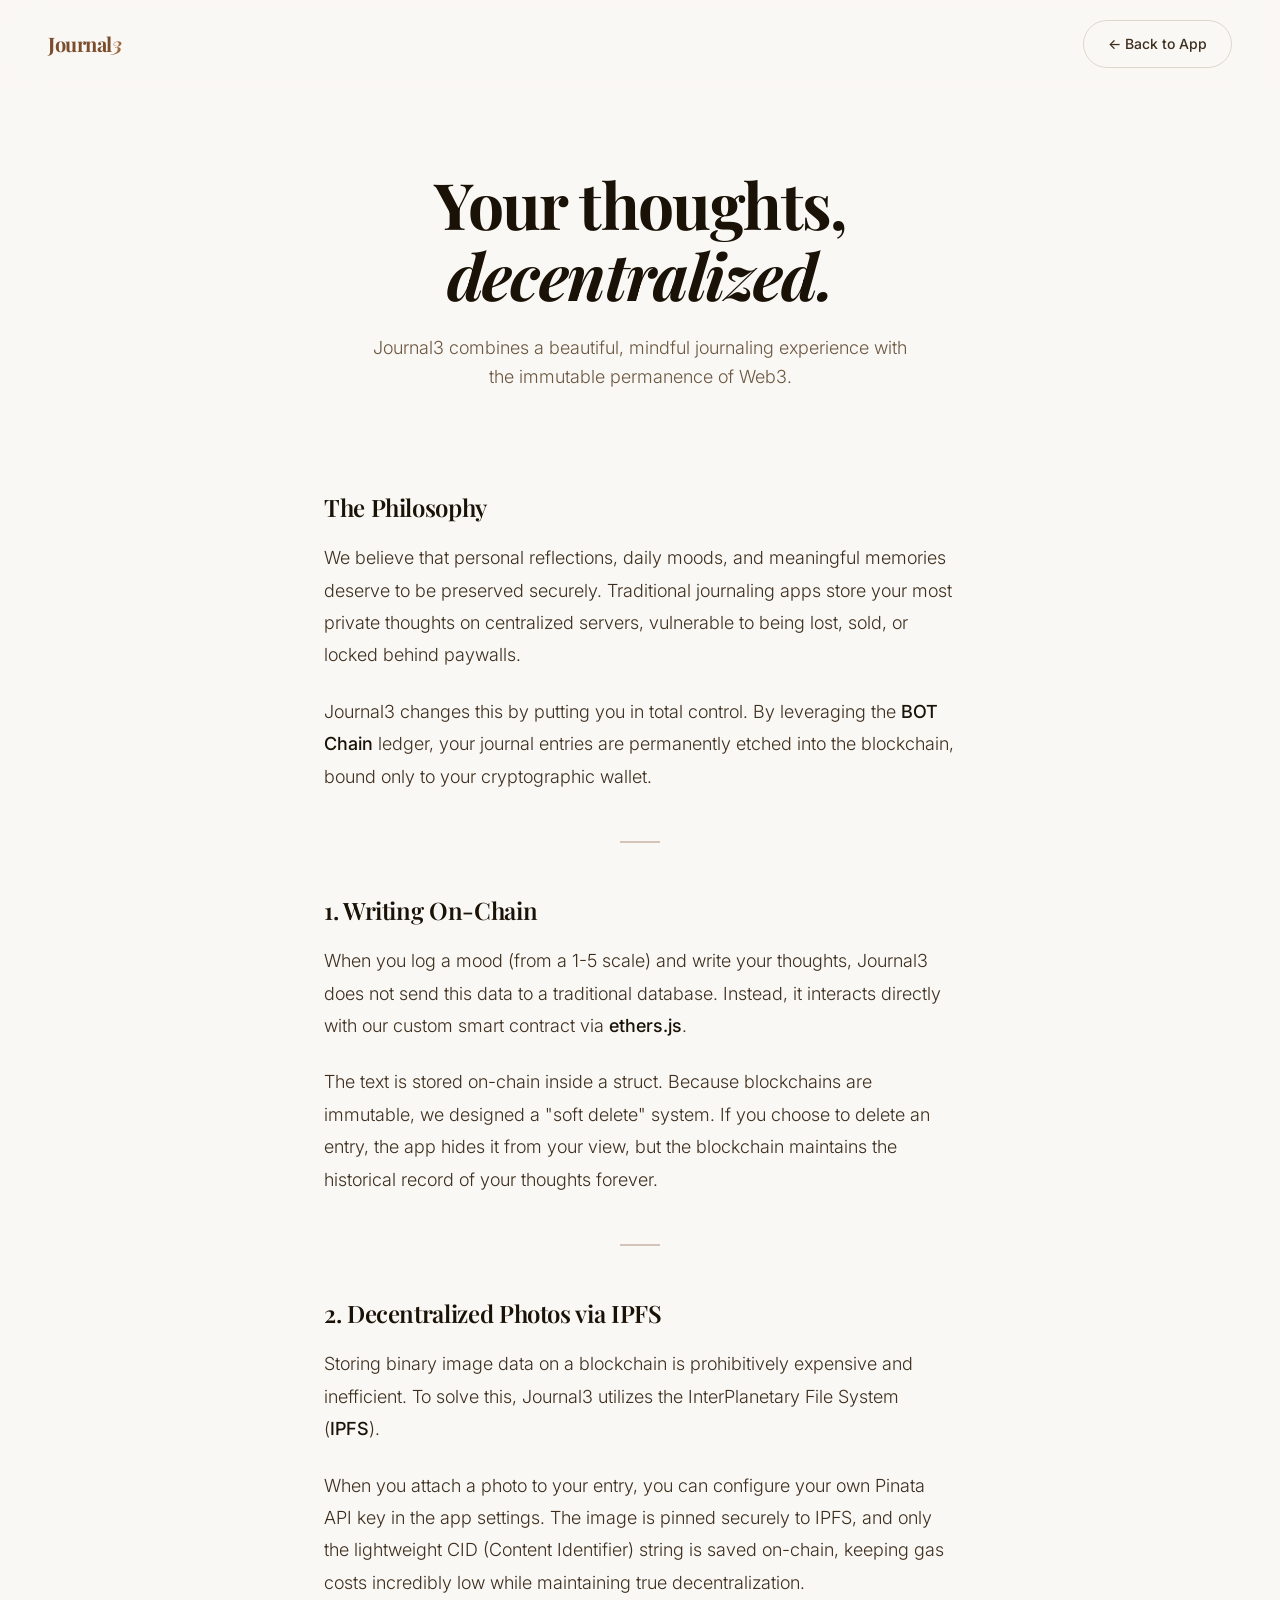
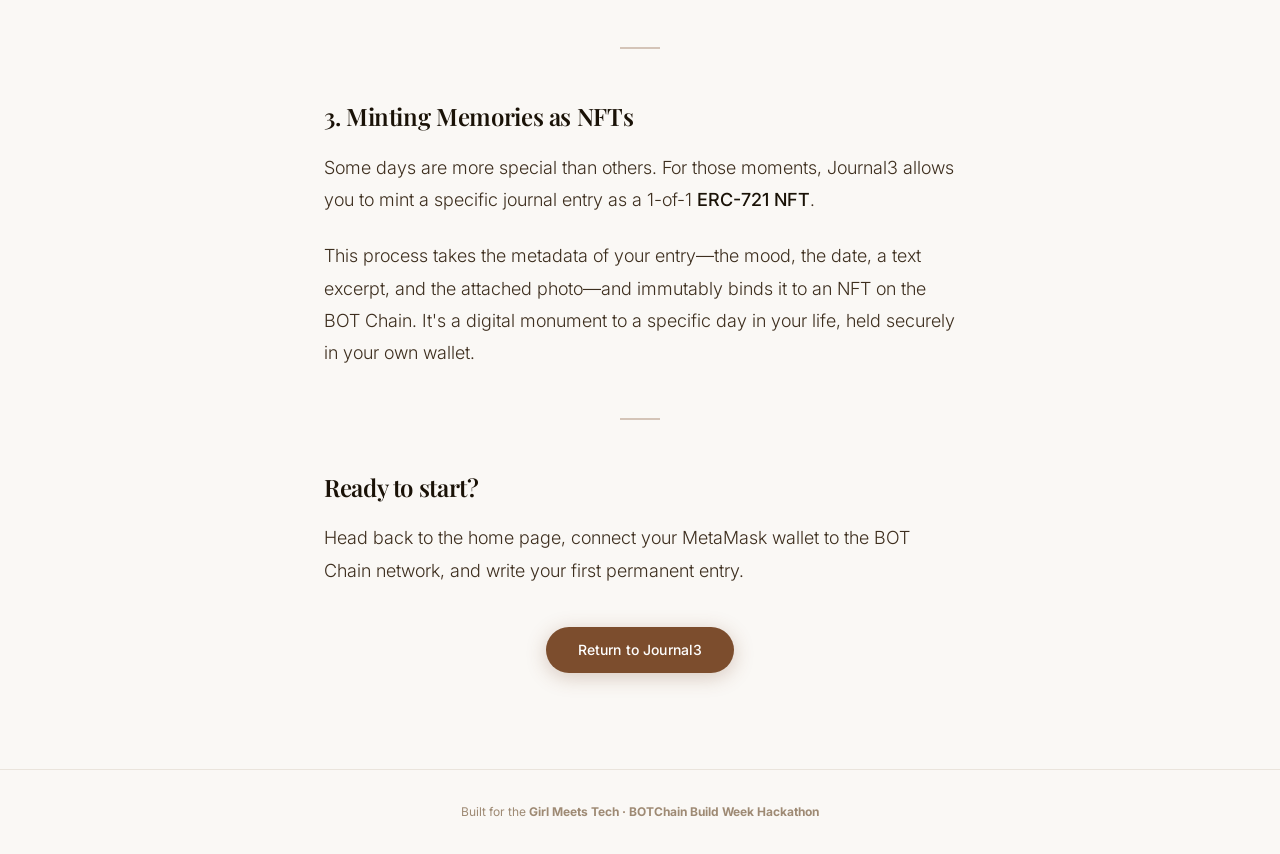
==== how-it-works.html @ 08cabe35 "Add files via upload" ====
<!DOCTYPE html>
<html lang="en">
<head>
  <meta charset="UTF-8" />
  <meta name="viewport" content="width=device-width, initial-scale=1.0" />
  <title>How Journal3 Works</title>
  <meta name="description" content="Learn how Journal3 combines a beautiful journaling experience with Web3 permanence." />
  <meta name="theme-color" content="#FAF8F5" />
  <link rel="stylesheet" href="styles.css" />
</head>
<body class="article-page">

  <!-- Minimal Nav -->
  <nav class="landing-nav" role="navigation" aria-label="Site navigation">
    <a href="index.html" class="landing-logo" aria-label="Journal3 Home">Journal<em>3</em></a>
    <a class="btn-secondary" href="index.html">← Back to App</a>
  </nav>

  <!-- Article Header -->
  <header class="article-header">
    <h1>Your thoughts,<br><em>decentralized.</em></h1>
    <p>Journal3 combines a beautiful, mindful journaling experience with the immutable permanence of Web3.</p>
  </header>

  <!-- Article Content -->
  <main class="article-content">
    
    <h2>The Philosophy</h2>
    <p>We believe that personal reflections, daily moods, and meaningful memories deserve to be preserved securely. Traditional journaling apps store your most private thoughts on centralized servers, vulnerable to being lost, sold, or locked behind paywalls.</p>
    <p>Journal3 changes this by putting you in total control. By leveraging the <strong>BOT Chain</strong> ledger, your journal entries are permanently etched into the blockchain, bound only to your cryptographic wallet.</p>

    <div class="article-divider"></div>

    <h2>1. Writing On-Chain</h2>
    <p>When you log a mood (from a 1-5 scale) and write your thoughts, Journal3 does not send this data to a traditional database. Instead, it interacts directly with our custom smart contract via <strong>ethers.js</strong>.</p>
    <p>The text is stored on-chain inside a struct. Because blockchains are immutable, we designed a "soft delete" system. If you choose to delete an entry, the app hides it from your view, but the blockchain maintains the historical record of your thoughts forever.</p>

    <div class="article-divider"></div>

    <h2>2. Decentralized Photos via IPFS</h2>
    <p>Storing binary image data on a blockchain is prohibitively expensive and inefficient. To solve this, Journal3 utilizes the InterPlanetary File System (<strong>IPFS</strong>).</p>
    <p>When you attach a photo to your entry, you can configure your own Pinata API key in the app settings. The image is pinned securely to IPFS, and only the lightweight CID (Content Identifier) string is saved on-chain, keeping gas costs incredibly low while maintaining true decentralization.</p>

    <div class="article-divider"></div>

    <h2>3. Minting Memories as NFTs</h2>
    <p>Some days are more special than others. For those moments, Journal3 allows you to mint a specific journal entry as a 1-of-1 <strong>ERC-721 NFT</strong>.</p>
    <p>This process takes the metadata of your entry—the mood, the date, a text excerpt, and the attached photo—and immutably binds it to an NFT on the BOT Chain. It's a digital monument to a specific day in your life, held securely in your own wallet.</p>

    <div class="article-divider"></div>

    <h2>Ready to start?</h2>
    <p>Head back to the home page, connect your MetaMask wallet to the BOT Chain network, and write your first permanent entry.</p>
    
    <div style="text-align: center; margin-top: 40px;">
      <a class="btn-primary" href="index.html">Return to Journal3</a>
    </div>

  </main>

  <footer class="landing-footer" style="margin-top: auto;">
    <p>Built for the <strong>Girl Meets Tech · BOTChain Build Week Hackathon</strong></p>
  </footer>

</body>
</html>
---- styles.css ----
/* ============================================================
   JOURNAL3 — Design System & Styles
   Anthropic-inspired, light mode, brown accent, glassmorphism
   Fonts: Playfair Display (serif) + Inter (sans) via Google Fonts
   ============================================================ */

@import url('https://fonts.googleapis.com/css2?family=Playfair+Display:ital,wght@0,400;0,500;0,600;0,700;1,400;1,500&family=Inter:wght@300;400;500;600&display=swap');

/* ─── CSS Custom Properties ───────────────────────────────── */
:root {
  /* Background / Surface */
  --bg:          #FAF8F5;
  --surface:     #F4F0EA;
  --surface-2:   #EAE4DC;
  --surface-3:   #DDD6CB;

  /* Ink / Text */
  --ink:         #1A1207;
  --ink-2:       #3D2E1E;
  --ink-3:       #6B5740;
  --ink-4:       #9E8A74;

  /* Brown Accent (replaces Anthropic orange) */
  --brown:       #7C4D2D;
  --brown-light: #A06840;
  --brown-dark:  #5C3620;
  --brown-xl:    #C5956A;
  --brown-glass: rgba(124,77,45,0.07);
  --brown-glass-hover: rgba(124,77,45,0.12);
  --brown-border:rgba(124,77,45,0.18);

  /* Semantic */
  --white:   #FFFFFF;
  --error:   #C0392B;
  --success: #27AE60;
  --info:    #2980B9;

  /* Mood (1=red → 5=green) */
  --mood-1: #E74C3C;
  --mood-2: #E67E22;
  --mood-3: #F1C40F;
  --mood-4: #82C91E;
  --mood-5: #27AE60;

  /* Typography */
  --font-serif: 'Playfair Display', Georgia, 'Times New Roman', serif;
  --font-sans:  'Inter', system-ui, -apple-system, BlinkMacSystemFont, sans-serif;

  /* Scale */
  --text-xs:   0.75rem;
  --text-sm:   0.875rem;
  --text-base: 1rem;
  --text-lg:   1.125rem;
  --text-xl:   1.25rem;
  --text-2xl:  1.5rem;
  --text-3xl:  1.875rem;
  --text-4xl:  2.25rem;
  --text-5xl:  3rem;

  /* Weights */
  --w-light:    300;
  --w-regular:  400;
  --w-medium:   500;
  --w-semibold: 600;
  --w-bold:     700;

  /* Spacing (4px base) */
  --sp-1:  0.25rem;
  --sp-2:  0.5rem;
  --sp-3:  0.75rem;
  --sp-4:  1rem;
  --sp-5:  1.25rem;
  --sp-6:  1.5rem;
  --sp-8:  2rem;
  --sp-10: 2.5rem;
  --sp-12: 3rem;
  --sp-16: 4rem;
  --sp-20: 5rem;
  --sp-24: 6rem;

  /* Radius */
  --r-sm:   6px;
  --r-md:   12px;
  --r-lg:   20px;
  --r-xl:   28px;
  --r-pill: 9999px;

  /* Shadows */
  --shadow-sm: 0 1px 3px rgba(26,18,7,0.08);
  --shadow-md: 0 4px 16px rgba(26,18,7,0.1);
  --shadow-lg: 0 12px 40px rgba(26,18,7,0.13);
  --shadow-xl: 0 24px 72px rgba(26,18,7,0.16);

  /* Transitions */
  --t-fast: 140ms ease;
  --t-base: 240ms ease;
  --t-slow: 400ms ease;
}

/* ─── Reset ───────────────────────────────────────────────── */
*, *::before, *::after { box-sizing: border-box; margin: 0; padding: 0; }

html {
  scroll-behavior: smooth;
  -webkit-font-smoothing: antialiased;
  -moz-osx-font-smoothing: grayscale;
  text-rendering: optimizeLegibility;
}

body {
  font-family: var(--font-sans);
  background: var(--bg);
  color: var(--ink);
  font-size: var(--text-base);
  line-height: 1.6;
  min-height: 100vh;
}

img     { max-width: 100%; display: block; }
button  { cursor: pointer; font-family: var(--font-sans); border: none; background: none; }
input, textarea, select { font-family: var(--font-sans); }
a       { color: var(--brown); text-decoration: none; }

/* ═══════════════════════════════════════════════════════════
   LANDING PAGE
═══════════════════════════════════════════════════════════ */

#landing {
  min-height: 100vh;
  display: flex;
  flex-direction: column;
}

/* ── Nav ── */
.landing-nav {
  display: flex;
  align-items: center;
  justify-content: space-between;
  padding: var(--sp-5) var(--sp-12);
  position: sticky;
  top: 0;
  z-index: 100;
  background: rgba(250,248,245,0.88);
  backdrop-filter: blur(16px) saturate(160%);
  -webkit-backdrop-filter: blur(16px) saturate(160%);
  border-bottom: 1px solid transparent;
  transition: border-color var(--t-base);
}

.landing-nav.scrolled { border-color: var(--surface-2); }

.landing-logo {
  font-family: var(--font-serif);
  font-size: var(--text-xl);
  font-weight: var(--w-bold);
  color: var(--brown);
  letter-spacing: -0.025em;
  user-select: none;
}

.landing-logo em {
  font-style: italic;
  color: var(--brown-light);
}

/* ── Hero ── */
.landing-hero {
  flex: 1;
  display: flex;
  flex-direction: column;
  align-items: center;
  justify-content: center;
  text-align: center;
  padding: var(--sp-24) var(--sp-8) var(--sp-16);
  position: relative;
  overflow: hidden;
}

.particles-canvas {
  position: absolute;
  top: 0;
  left: 0;
  width: 100%;
  height: 100%;
  pointer-events: none;
  z-index: 0;
}

.landing-hero > *:not(canvas) {
  position: relative;
  z-index: 10;
}

.hero-eyebrow {
  display: inline-flex;
  align-items: center;
  gap: var(--sp-2);
  font-size: var(--text-xs);
  font-weight: var(--w-semibold);
  letter-spacing: 0.08em;
  text-transform: uppercase;
  color: var(--brown);
  background: var(--brown-glass);
  border: 1px solid var(--brown-border);
  padding: var(--sp-2) var(--sp-4);
  border-radius: var(--r-pill);
  margin-bottom: var(--sp-8);
}

.hero-headline {
  font-family: var(--font-serif);
  font-size: clamp(2.75rem, 6.5vw, 5.5rem);
  font-weight: var(--w-bold);
  line-height: 1.04;
  letter-spacing: -0.035em;
  color: var(--ink);
  margin-bottom: var(--sp-6);
  max-width: 14ch;
}

.hero-headline em {
  font-style: italic;
  color: var(--brown);
}

.hero-body {
  font-size: clamp(1rem, 1.5vw, 1.15rem);
  font-weight: var(--w-light);
  color: var(--ink-3);
  max-width: 460px;
  line-height: 1.75;
  margin-bottom: var(--sp-10);
}

.hero-cta-group {
  display: flex;
  gap: var(--sp-3);
  align-items: center;
  flex-wrap: wrap;
  justify-content: center;
  margin-bottom: var(--sp-16);
}

/* ── Buttons ── */
.btn-primary {
  display: inline-flex;
  align-items: center;
  gap: var(--sp-2);
  background: var(--brown);
  color: var(--white);
  font-size: var(--text-sm);
  font-weight: var(--w-medium);
  padding: var(--sp-3) var(--sp-8);
  border-radius: var(--r-pill);
  transition: all var(--t-base);
  box-shadow: 0 4px 20px rgba(124,77,45,0.28);
  letter-spacing: 0.01em;
  cursor: pointer;
  border: none;
}

.btn-primary:hover {
  background: var(--brown-light);
  transform: translateY(-2px);
  box-shadow: 0 8px 28px rgba(124,77,45,0.38);
}

.btn-primary:active {
  transform: translateY(0);
  box-shadow: 0 2px 10px rgba(124,77,45,0.22);
}

.btn-secondary {
  display: inline-flex;
  align-items: center;
  gap: var(--sp-2);
  background: transparent;
  color: var(--ink-2);
  font-size: var(--text-sm);
  font-weight: var(--w-medium);
  padding: var(--sp-3) var(--sp-6);
  border-radius: var(--r-pill);
  border: 1.5px solid var(--surface-3);
  transition: all var(--t-fast);
  cursor: pointer;
}

.btn-secondary:hover {
  border-color: var(--brown-border);
  color: var(--brown);
  background: var(--brown-glass);
}

/* ── Hero features ── */
.hero-features {
  display: flex;
  gap: var(--sp-6);
  justify-content: center;
  flex-wrap: wrap;
}

.hero-feature {
  display: flex;
  align-items: center;
  gap: var(--sp-2);
  font-size: var(--text-sm);
  color: var(--ink-3);
}

.hero-feature-dot {
  width: 4px;
  height: 4px;
  border-radius: 50%;
  background: var(--brown-xl);
}

/* ── Article Layout (Anthropic Style) ── */
.article-page {
  background: var(--bg);
  min-height: 100vh;
  display: flex;
  flex-direction: column;
}

.article-header {
  padding: var(--sp-20) var(--sp-6) var(--sp-12);
  max-width: 720px;
  margin: 0 auto;
  text-align: center;
}

.article-header h1 {
  font-family: var(--font-serif);
  font-size: clamp(2.5rem, 5vw, 4rem);
  font-weight: var(--w-bold);
  color: var(--ink);
  letter-spacing: -0.025em;
  line-height: 1.1;
  margin-bottom: var(--sp-6);
}

.article-header p {
  font-size: var(--text-lg);
  color: var(--ink-3);
  font-weight: var(--w-light);
  max-width: 540px;
  margin: 0 auto;
}

.article-content {
  max-width: 680px;
  margin: 0 auto;
  padding: 0 var(--sp-6) var(--sp-24);
}

.article-content h2 {
  font-family: var(--font-serif);
  font-size: var(--text-2xl);
  font-weight: var(--w-semibold);
  color: var(--ink);
  margin-top: var(--sp-12);
  margin-bottom: var(--sp-4);
  letter-spacing: -0.015em;
}

.article-content p {
  font-size: 1.125rem;
  color: var(--ink-2);
  line-height: 1.8;
  margin-bottom: var(--sp-6);
  font-weight: 300;
}

.article-content strong {
  font-weight: var(--w-medium);
  color: var(--ink);
}

.article-divider {
  width: 40px;
  height: 2px;
  background: var(--brown);
  margin: var(--sp-12) auto;
  opacity: 0.3;
}

/* ── Landing footer ── */
.landing-footer {
  text-align: center;
  padding: var(--sp-8);
  color: var(--ink-4);
  font-size: var(--text-xs);
  border-top: 1px solid var(--surface-2);
}

/* ═══════════════════════════════════════════════════════════
   APP SHELL
═══════════════════════════════════════════════════════════ */

#app {
  display: none;
  min-height: 100vh;
}

#app.active { display: flex; }

/* ── Sidebar (brown glassmorphism pill) ── */
.app-sidebar {
  position: fixed;
  left: var(--sp-5);
  top: 50%;
  transform: translateY(-50%);
  z-index: 300;

  width: 62px;
  border-radius: var(--r-pill);
  padding: var(--sp-5) var(--sp-3);

  /* Brown liquid-glass effect */
  background: rgba(250,248,245,0.72);
  backdrop-filter: blur(28px) saturate(180%);
  -webkit-backdrop-filter: blur(28px) saturate(180%);
  border: 1px solid rgba(124,77,45,0.22);
  box-shadow:
    0 8px 40px rgba(124,77,45,0.14),
    inset 0 1px 0 rgba(255,255,255,0.7),
    inset 0 -1px 0 rgba(124,77,45,0.06);

  display: flex;
  flex-direction: column;
  align-items: center;
  gap: var(--sp-1);
}

.sidebar-logo {
  font-family: var(--font-serif);
  font-size: 0.6rem;
  font-weight: var(--w-bold);
  color: var(--brown);
  letter-spacing: -0.01em;
  text-align: center;
  margin-bottom: var(--sp-2);
  line-height: 1;
}

.sidebar-divider {
  width: 28px;
  height: 1px;
  background: var(--brown-border);
  margin: var(--sp-2) 0;
  flex-shrink: 0;
}

.sidebar-btn {
  width: 42px;
  height: 42px;
  border-radius: var(--r-pill);
  display: flex;
  align-items: center;
  justify-content: center;
  color: var(--ink-4);
  transition: all var(--t-fast);
  position: relative;
  cursor: pointer;
  background: transparent;
  border: none;
  flex-shrink: 0;
}

.sidebar-btn:hover {
  background: var(--brown-glass-hover);
  color: var(--brown);
}

.sidebar-btn.active {
  background: var(--brown);
  color: var(--white);
  box-shadow: 0 4px 14px rgba(124,77,45,0.38);
}

.sidebar-btn svg { width: 18px; height: 18px; flex-shrink: 0; }

/* Tooltip */
.sidebar-btn::after {
  content: attr(data-tip);
  position: absolute;
  left: calc(100% + 14px);
  top: 50%;
  transform: translateY(-50%);
  background: var(--ink);
  color: var(--white);
  font-size: 11px;
  font-weight: var(--w-medium);
  padding: 5px 10px;
  border-radius: var(--r-sm);
  white-space: nowrap;
  opacity: 0;
  pointer-events: none;
  transition: opacity var(--t-fast);
  z-index: 400;
}

.sidebar-btn:hover::after { opacity: 1; }

/* ── Main content ── */
.app-main {
  margin: 0 auto;
  padding: var(--sp-8) var(--sp-10);
  padding-left: 116px; /* Space for the fixed sidebar */
  max-width: 976px;    /* 860px content + 116px padding */
  width: 100%;
  min-height: 100vh;
}

/* ── Top bar ── */
.app-topbar {
  display: flex;
  align-items: center;
  justify-content: space-between;
  margin-bottom: var(--sp-8);
  flex-wrap: wrap;
  gap: var(--sp-3);
}

.app-greeting {
  font-family: var(--font-serif);
  font-size: var(--text-2xl);
  font-weight: var(--w-semibold);
  color: var(--ink);
  letter-spacing: -0.02em;
}

.app-greeting span { color: var(--brown); }

.topbar-right {
  display: flex;
  align-items: center;
  gap: var(--sp-3);
}

.network-badge {
  display: inline-flex;
  align-items: center;
  gap: 5px;
  font-size: var(--text-xs);
  font-weight: var(--w-semibold);
  padding: 4px 10px;
  border-radius: var(--r-pill);
  letter-spacing: 0.02em;
}

.network-badge.testnet {
  background: rgba(230,126,34,0.1);
  color: #c0680a;
  border: 1px solid rgba(230,126,34,0.25);
}

.network-badge.mainnet {
  background: rgba(39,174,96,0.1);
  color: #1a7a43;
  border: 1px solid rgba(39,174,96,0.25);
}

.wallet-chip {
  display: flex;
  align-items: center;
  gap: var(--sp-2);
  background: var(--surface);
  border: 1px solid var(--surface-2);
  border-radius: var(--r-pill);
  padding: var(--sp-2) var(--sp-4);
  font-size: var(--text-sm);
  color: var(--ink-2);
  font-weight: var(--w-medium);
}

.wallet-dot {
  width: 7px;
  height: 7px;
  border-radius: 50%;
  background: var(--success);
  box-shadow: 0 0 0 2px rgba(39,174,96,0.2);
  flex-shrink: 0;
}

/* ═══════════════════════════════════════════════════════════
   PANEL SYSTEM
═══════════════════════════════════════════════════════════ */

.panel { display: none; }

.panel.active {
  display: block;
  animation: fadeUp 0.28s ease both;
}

@keyframes fadeUp {
  from { opacity: 0; transform: translateY(10px); }
  to   { opacity: 1; transform: translateY(0); }
}

.panel-title {
  font-family: var(--font-serif);
  font-size: var(--text-3xl);
  font-weight: var(--w-bold);
  color: var(--ink);
  letter-spacing: -0.025em;
  margin-bottom: var(--sp-2);
}

.panel-subtitle {
  color: var(--ink-3);
  font-size: var(--text-base);
  margin-bottom: var(--sp-8);
  font-weight: var(--w-light);
}

/* ─── Today card ── */
.today-card {
  background: var(--white);
  border: 1px solid var(--surface-2);
  border-radius: var(--r-xl);
  padding: var(--sp-8);
  margin-bottom: var(--sp-8);
  position: relative;
  overflow: hidden;
  box-shadow: var(--shadow-sm);
}

.today-card::before {
  content: '';
  position: absolute;
  top: 0; left: 0; right: 0;
  height: 3px;
  background: linear-gradient(90deg, var(--brown), var(--brown-xl));
  border-radius: var(--r-xl) var(--r-xl) 0 0;
}

.today-date-label {
  font-size: var(--text-sm);
  font-weight: var(--w-semibold);
  color: var(--ink-3);
  margin-bottom: var(--sp-2);
  letter-spacing: 0.01em;
}

.today-no-entry {
  color: var(--ink-3);
  font-size: var(--text-base);
  margin-bottom: var(--sp-6);
  font-weight: var(--w-light);
}

/* ═══════════════════════════════════════════════════════════
   WRITE FORM
═══════════════════════════════════════════════════════════ */

.write-form { display: flex; flex-direction: column; gap: var(--sp-6); }

.form-group { display: flex; flex-direction: column; gap: var(--sp-2); }

.form-label {
  font-size: var(--text-sm);
  font-weight: var(--w-medium);
  color: var(--ink-2);
  letter-spacing: 0.01em;
}

.form-textarea {
  width: 100%;
  min-height: 180px;
  padding: var(--sp-4) var(--sp-5);
  background: var(--white);
  border: 1.5px solid var(--surface-2);
  border-radius: var(--r-md);
  font-size: var(--text-base);
  color: var(--ink);
  line-height: 1.75;
  resize: vertical;
  transition: border-color var(--t-fast), box-shadow var(--t-fast);
}

.form-textarea:focus {
  outline: none;
  border-color: var(--brown);
  box-shadow: 0 0 0 3px rgba(124,77,45,0.1);
}

.form-textarea::placeholder { color: var(--ink-4); }

/* ── Mood Selector ── */
.mood-selector {
  display: flex;
  align-items: center;
  gap: var(--sp-3);
}

.mood-end-label {
  font-size: var(--text-xs);
  color: var(--ink-4);
  white-space: nowrap;
  width: 72px;
  flex-shrink: 0;
}

.mood-end-label:last-child { text-align: right; }

.mood-steps {
  display: flex;
  gap: var(--sp-2);
  flex: 1;
  justify-content: center;
}

.mood-step {
  display: flex;
  flex-direction: column;
  align-items: center;
  gap: 4px;
  cursor: pointer;
}

.mood-btn {
  width: 50px;
  height: 50px;
  border-radius: 50%;
  border: 2.5px solid transparent;
  display: flex;
  align-items: center;
  justify-content: center;
  font-size: 1.5rem;
  transition: all var(--t-fast);
  background: var(--surface);
  cursor: pointer;
}

.mood-btn:hover { transform: scale(1.12); border-color: currentColor; }

.mood-btn.selected {
  transform: scale(1.18);
  border-color: currentColor;
  box-shadow: 0 4px 16px rgba(0,0,0,0.18);
}

.mood-btn-label {
  font-size: 10px;
  color: var(--ink-4);
  text-align: center;
  line-height: 1.2;
}

/* ── Photo Upload ── */
.photo-drop {
  border: 2px dashed var(--surface-3);
  border-radius: var(--r-md);
  padding: var(--sp-6) var(--sp-4);
  display: flex;
  flex-direction: column;
  align-items: center;
  gap: var(--sp-2);
  cursor: pointer;
  transition: all var(--t-fast);
  background: var(--surface);
  text-align: center;
}

.photo-drop:hover { border-color: var(--brown); background: var(--brown-glass); }
.photo-drop.has-file { border-style: solid; border-color: var(--brown); }

.photo-drop-icon { font-size: 1.75rem; opacity: 0.45; }

.photo-drop-text {
  font-size: var(--text-sm);
  color: var(--ink-3);
}

.photo-drop-hint {
  font-size: var(--text-xs);
  color: var(--ink-4);
  margin-top: 2px;
}

.photo-preview-img {
  width: 100%;
  max-height: 220px;
  object-fit: cover;
  border-radius: var(--r-md);
}

/* ── Blockchain note ── */
.chain-note {
  font-size: 11px;
  color: var(--ink-4);
  line-height: 1.55;
  display: flex;
  align-items: flex-start;
  gap: var(--sp-2);
}

.chain-note-icon { flex-shrink: 0; margin-top: 1px; }

/* ── Form Actions ── */
.form-actions {
  display: flex;
  align-items: center;
  gap: var(--sp-3);
  justify-content: flex-end;
}

/* Shared button styles (reuse across app) */
.btn-save {
  display: inline-flex;
  align-items: center;
  gap: var(--sp-2);
  background: var(--brown);
  color: var(--white);
  font-size: var(--text-sm);
  font-weight: var(--w-medium);
  padding: var(--sp-3) var(--sp-6);
  border-radius: var(--r-pill);
  transition: all var(--t-base);
  box-shadow: 0 2px 10px rgba(124,77,45,0.22);
  cursor: pointer;
  border: none;
}

.btn-save:hover {
  background: var(--brown-light);
  transform: translateY(-1px);
  box-shadow: 0 6px 20px rgba(124,77,45,0.3);
}

.btn-save:disabled {
  opacity: 0.55;
  cursor: not-allowed;
  transform: none;
  box-shadow: none;
}

.btn-ghost {
  display: inline-flex;
  align-items: center;
  gap: var(--sp-2);
  background: transparent;
  color: var(--ink-3);
  font-size: var(--text-sm);
  font-weight: var(--w-medium);
  padding: var(--sp-3) var(--sp-5);
  border-radius: var(--r-pill);
  border: none;
  cursor: pointer;
  transition: all var(--t-fast);
}

.btn-ghost:hover { background: var(--surface); color: var(--ink-2); }

.btn-danger {
  display: inline-flex;
  align-items: center;
  gap: var(--sp-2);
  background: transparent;
  color: var(--error);
  font-size: var(--text-sm);
  font-weight: var(--w-medium);
  padding: var(--sp-3) var(--sp-5);
  border-radius: var(--r-pill);
  border: 1.5px solid rgba(192,57,43,0.28);
  cursor: pointer;
  transition: all var(--t-fast);
}

.btn-danger:hover {
  background: rgba(192,57,43,0.06);
  border-color: var(--error);
}

/* ═══════════════════════════════════════════════════════════
   CALENDAR
═══════════════════════════════════════════════════════════ */

.cal-header {
  display: flex;
  align-items: center;
  justify-content: space-between;
  margin-bottom: var(--sp-5);
}

.cal-nav-btn {
  width: 36px;
  height: 36px;
  border-radius: 50%;
  display: flex;
  align-items: center;
  justify-content: center;
  background: var(--surface);
  border: 1px solid var(--surface-2);
  color: var(--ink-3);
  cursor: pointer;
  transition: all var(--t-fast);
}

.cal-nav-btn:hover { background: var(--brown-glass); color: var(--brown); border-color: var(--brown-border); }

.cal-month-label {
  font-family: var(--font-serif);
  font-size: var(--text-xl);
  font-weight: var(--w-semibold);
  color: var(--ink);
}

.cal-grid {
  display: grid;
  grid-template-columns: repeat(7, 1fr);
  gap: 4px;
}

.cal-weekday {
  text-align: center;
  font-size: 10px;
  font-weight: var(--w-semibold);
  color: var(--ink-4);
  padding: var(--sp-2) 0;
  letter-spacing: 0.06em;
  text-transform: uppercase;
}

.cal-day {
  height: 64px;
  aspect-ratio: auto;
  display: flex;
  flex-direction: column;
  align-items: center;
  justify-content: flex-start;
  padding-top: 5px;
  border-radius: var(--r-md);
  cursor: pointer;
  position: relative;
  transition: all var(--t-fast);
  overflow: hidden;
}

.cal-day:not(.cal-empty):hover { background: var(--surface); }

.cal-day.cal-today {
  background: var(--brown-glass);
  font-weight: var(--w-semibold);
  color: var(--brown);
}

.cal-day.cal-today:hover { background: var(--brown-glass-hover); }

.cal-day.cal-empty { cursor: default; }

.cal-day-num {
  font-size: 13px;
  line-height: 1;
  color: var(--ink-2);
}

.cal-today .cal-day-num { color: var(--brown); }

.cal-mood-dot {
  width: 5px;
  height: 5px;
  border-radius: 50%;
  margin-top: 3px;
}

.cal-day-snip {
  font-size: 9px;
  line-height: 1.25;
  color: var(--ink-3);
  width: 100%;
  padding: 3px 4px 0;
  display: -webkit-box;
  -webkit-line-clamp: 2;
  -webkit-box-orient: vertical;
  overflow: hidden;
  word-break: break-word;
}

/* ═══════════════════════════════════════════════════════════
   ALL ENTRIES VIEW
═══════════════════════════════════════════════════════════ */

.view-toggle {
  display: flex;
  background: var(--surface);
  border: 1px solid var(--surface-2);
  border-radius: var(--r-pill);
  padding: 3px;
  width: fit-content;
  margin-bottom: var(--sp-6);
}

.view-toggle-btn {
  display: flex;
  align-items: center;
  gap: var(--sp-2);
  font-size: var(--text-sm);
  font-weight: var(--w-medium);
  color: var(--ink-3);
  padding: 7px var(--sp-5);
  border-radius: var(--r-pill);
  border: none;
  cursor: pointer;
  transition: all var(--t-fast);
  background: transparent;
}

.view-toggle-btn.active {
  background: var(--white);
  color: var(--ink);
  box-shadow: var(--shadow-sm);
}

/* ── Entry Card ── */
.entry-card {
  background: var(--white);
  border: 1px solid var(--surface-2);
  border-radius: var(--r-xl);
  padding: var(--sp-6);
  margin-bottom: var(--sp-4);
  transition: all var(--t-base);
  position: relative;
}

.entry-card:hover {
  box-shadow: var(--shadow-md);
  border-color: var(--brown-border);
  transform: translateY(-2px);
}

.entry-card-head {
  display: flex;
  align-items: center;
  justify-content: space-between;
  margin-bottom: var(--sp-3);
  flex-wrap: wrap;
  gap: var(--sp-2);
}

.entry-card-date {
  font-size: var(--text-sm);
  color: var(--ink-3);
  font-weight: var(--w-medium);
}

.entry-card-badges {
  display: flex;
  align-items: center;
  gap: var(--sp-2);
}

.mood-chip {
  display: inline-flex;
  align-items: center;
  gap: 5px;
  font-size: var(--text-xs);
  font-weight: var(--w-semibold);
  padding: 3px 10px;
  border-radius: var(--r-pill);
  border: 1px solid;
}

.nft-badge {
  display: inline-flex;
  align-items: center;
  gap: 4px;
  font-size: var(--text-xs);
  font-weight: var(--w-semibold);
  color: #7B61FF;
  background: rgba(123,97,255,0.08);
  border: 1px solid rgba(123,97,255,0.22);
  padding: 3px 10px;
  border-radius: var(--r-pill);
}

.entry-thumb {
  width: 100%;
  max-height: 180px;
  object-fit: cover;
  border-radius: var(--r-md);
  margin-bottom: var(--sp-4);
}

.entry-excerpt {
  color: var(--ink-2);
  font-size: var(--text-sm);
  line-height: 1.7;
  margin-bottom: var(--sp-4);
  display: -webkit-box;
  -webkit-line-clamp: 3;
  -webkit-box-orient: vertical;
  overflow: hidden;
}

.entry-actions {
  display: flex;
  align-items: center;
  gap: var(--sp-2);
  flex-wrap: wrap;
}

.entry-action-btn {
  display: inline-flex;
  align-items: center;
  gap: 5px;
  font-size: var(--text-xs);
  font-weight: var(--w-medium);
  color: var(--ink-3);
  padding: 5px 12px;
  border-radius: var(--r-pill);
  border: 1px solid var(--surface-2);
  background: var(--surface);
  cursor: pointer;
  transition: all var(--t-fast);
}

.entry-action-btn:hover {
  color: var(--brown);
  border-color: var(--brown-border);
  background: var(--brown-glass);
}

.entry-action-btn.del:hover {
  color: var(--error);
  border-color: rgba(192,57,43,0.3);
  background: rgba(192,57,43,0.05);
}

/* ═══════════════════════════════════════════════════════════
   SETTINGS
═══════════════════════════════════════════════════════════ */

.settings-card {
  background: var(--surface);
  border: 1px solid var(--surface-2);
  border-radius: var(--r-xl);
  padding: var(--sp-6);
  margin-bottom: var(--sp-4);
}

.settings-card-title {
  font-size: var(--text-xs);
  font-weight: var(--w-semibold);
  color: var(--ink-3);
  letter-spacing: 0.07em;
  text-transform: uppercase;
  margin-bottom: var(--sp-4);
}

.settings-row {
  display: flex;
  align-items: center;
  justify-content: space-between;
  padding: var(--sp-3) 0;
  border-bottom: 1px solid var(--surface-2);
  gap: var(--sp-4);
  flex-wrap: wrap;
}

.settings-row:last-child { border-bottom: none; }

.settings-row-label {
  font-size: var(--text-sm);
  color: var(--ink-2);
  font-weight: var(--w-medium);
  flex-shrink: 0;
}

.settings-row-value {
  font-size: var(--text-sm);
  color: var(--ink-3);
}

.settings-input {
  padding: var(--sp-2) var(--sp-3);
  border: 1.5px solid var(--surface-3);
  border-radius: var(--r-sm);
  font-size: var(--text-sm);
  color: var(--ink);
  background: var(--white);
  transition: border-color var(--t-fast);
}

.settings-input:focus {
  outline: none;
  border-color: var(--brown);
}

.settings-row-right { display: flex; align-items: center; gap: var(--sp-2); }

.avatar-ring {
  width: 52px;
  height: 52px;
  border-radius: 50%;
  background: linear-gradient(135deg, var(--brown), var(--brown-xl));
  display: flex;
  align-items: center;
  justify-content: center;
  font-family: var(--font-serif);
  font-size: 1.1rem;
  font-weight: var(--w-bold);
  color: var(--white);
  cursor: pointer;
  border: 2px solid var(--surface-2);
  overflow: hidden;
  transition: border-color var(--t-fast);
  flex-shrink: 0;
}

.avatar-ring:hover { border-color: var(--brown); }
.avatar-ring img { width: 100%; height: 100%; object-fit: cover; }

/* ═══════════════════════════════════════════════════════════
   MODALS
═══════════════════════════════════════════════════════════ */

.modal-overlay {
  position: fixed;
  inset: 0;
  background: rgba(26,18,7,0.44);
  backdrop-filter: blur(6px);
  -webkit-backdrop-filter: blur(6px);
  z-index: 500;
  display: flex;
  align-items: center;
  justify-content: center;
  padding: var(--sp-4);
  opacity: 0;
  pointer-events: none;
  transition: opacity var(--t-base);
}

.modal-overlay.open { opacity: 1; pointer-events: all; }

.modal {
  background: var(--white);
  border-radius: var(--r-xl);
  padding: var(--sp-8);
  max-width: 540px;
  width: 100%;
  box-shadow: var(--shadow-xl);
  transform: scale(0.96) translateY(10px);
  transition: transform var(--t-base);
  max-height: 88vh;
  overflow-y: auto;
}

.modal-overlay.open .modal { transform: scale(1) translateY(0); }

.modal-title {
  font-family: var(--font-serif);
  font-size: var(--text-2xl);
  font-weight: var(--w-semibold);
  color: var(--ink);
  margin-bottom: var(--sp-2);
  letter-spacing: -0.02em;
}

.modal-subtitle {
  font-size: var(--text-sm);
  color: var(--ink-3);
  margin-bottom: var(--sp-6);
  line-height: 1.65;
}

.modal-actions {
  display: flex;
  gap: var(--sp-3);
  justify-content: flex-end;
  margin-top: var(--sp-6);
}

/* ═══════════════════════════════════════════════════════════
   TOASTS
═══════════════════════════════════════════════════════════ */

.toast-container {
  position: fixed;
  bottom: var(--sp-6);
  right: var(--sp-6);
  z-index: 600;
  display: flex;
  flex-direction: column;
  gap: var(--sp-2);
  pointer-events: none;
}

.toast {
  display: flex;
  align-items: flex-start;
  gap: var(--sp-3);
  background: var(--ink);
  color: var(--white);
  padding: var(--sp-3) var(--sp-5);
  border-radius: var(--r-lg);
  font-size: var(--text-sm);
  box-shadow: var(--shadow-lg);
  animation: toastSlideIn 0.3s ease both;
  max-width: 360px;
  pointer-events: all;
  line-height: 1.5;
}

.toast.success { background: #1B5E20; }
.toast.error   { background: #7f1d1d; }
.toast.info    { background: var(--brown-dark); }

@keyframes toastSlideIn {
  from { opacity: 0; transform: translateX(24px); }
  to   { opacity: 1; transform: translateX(0); }
}

/* ═══════════════════════════════════════════════════════════
   SPINNER / STATES
═══════════════════════════════════════════════════════════ */

.spinner {
  width: 18px;
  height: 18px;
  border: 2px solid rgba(255,255,255,0.3);
  border-top-color: currentColor;
  border-radius: 50%;
  animation: spin 0.7s linear infinite;
  flex-shrink: 0;
}

.spinner.brown {
  border-color: rgba(124,77,45,0.15);
  border-top-color: var(--brown);
}

@keyframes spin { to { transform: rotate(360deg); } }

.tx-bar {
  display: flex;
  align-items: center;
  gap: var(--sp-3);
  padding: var(--sp-4);
  background: var(--brown-glass);
  border: 1px solid var(--brown-border);
  border-radius: var(--r-md);
  font-size: var(--text-sm);
  color: var(--brown-dark);
  margin-top: var(--sp-4);
}

/* ── Empty state ── */
.empty-state {
  text-align: center;
  padding: var(--sp-16) var(--sp-8);
}

.empty-icon { font-size: 3rem; opacity: 0.35; margin-bottom: var(--sp-4); }

.empty-title {
  font-family: var(--font-serif);
  font-size: var(--text-xl);
  font-weight: var(--w-semibold);
  color: var(--ink-2);
  margin-bottom: var(--sp-2);
}

.empty-text {
  font-size: var(--text-sm);
  color: var(--ink-3);
  line-height: 1.65;
  max-width: 300px;
  margin: 0 auto var(--sp-6);
}

/* ─── Scrollbar ── */
::-webkit-scrollbar { width: 5px; }
::-webkit-scrollbar-track { background: transparent; }
::-webkit-scrollbar-thumb { background: rgba(124,77,45,0.2); border-radius: 99px; }

/* ─── Utility ── */
.hidden { display: none !important; }
.text-brown { color: var(--brown); }
.font-serif  { font-family: var(--font-serif); }
.mono { font-family: 'SF Mono', 'Fira Code', monospace; font-size: 0.9em; }

/* ═══════════════════════════════════════════════════════════
   DASHBOARD V2
═══════════════════════════════════════════════════════════ */
.dash-header {
  display: flex;
  justify-content: space-between;
  align-items: flex-start;
  margin-bottom: var(--sp-8);
}
.dash-greeting {
  font-family: var(--font-serif);
  font-size: var(--text-2xl);
  font-weight: var(--w-medium);
  color: var(--ink);
  letter-spacing: -0.01em;
  margin-bottom: 4px;
}
.dash-greeting span {
  font-style: italic;
  color: var(--brown);
  font-weight: var(--w-bold);
}
.dash-date {
  font-size: var(--text-sm);
  color: var(--ink-3);
  font-weight: var(--w-medium);
  letter-spacing: 0.02em;
}
.dash-settings-btn {
  font-size: 1.25rem;
  color: var(--ink-3);
  transition: color var(--t-fast);
}
.dash-settings-btn:hover { color: var(--ink); }

.dash-week {
  display: flex;
  justify-content: space-between;
  margin-bottom: var(--sp-12);
  padding: 0 var(--sp-2);
}
.dash-week-day {
  display: flex;
  flex-direction: column;
  align-items: center;
  gap: 4px;
}
.dash-week-name {
  font-size: 11px;
  color: var(--ink-4);
  text-transform: uppercase;
  font-weight: var(--w-medium);
}
.dash-week-num {
  font-size: 13px;
  color: var(--ink-2);
  font-weight: var(--w-medium);
  margin-bottom: 4px;
}
.dash-week-empty {
  width: 32px;
  height: 32px;
  border-radius: 50%;
  background: var(--surface-2);
}
.dash-week-mood {
  width: 32px;
  height: 32px;
  border-radius: 50%;
  display: flex;
  align-items: center;
  justify-content: center;
  color: var(--ink);
}
.dash-week-mood svg {
  width: 18px;
  height: 18px;
}

.dash-center-action {
  text-align: center;
  margin-bottom: var(--sp-12);
}
.dash-title {
  font-family: var(--font-serif);
  font-size: 2.2rem;
  font-weight: var(--w-bold);
  color: var(--ink);
  margin-bottom: var(--sp-6);
  letter-spacing: -0.02em;
}
.dash-checkin-btn {
  background: var(--ink-2);
  color: var(--white);
  font-size: var(--text-base);
  font-weight: var(--w-medium);
  padding: var(--sp-4) var(--sp-12);
  border-radius: var(--r-md);
  transition: transform var(--t-fast), background var(--t-fast);
}
.dash-checkin-btn:hover {
  transform: translateY(-2px);
  background: var(--ink);
}

.dash-for-you {
  margin-bottom: var(--sp-12);
}
.dash-for-you h3 {
  font-family: var(--font-serif);
  font-size: var(--text-2xl);
  font-weight: var(--w-semibold);
  color: var(--ink);
  margin-bottom: 2px;
}
.dash-for-you-sub {
  font-size: var(--text-sm);
  color: var(--ink-3);
  margin-bottom: var(--sp-4);
}
.dash-recommendations {
  display: flex;
  gap: var(--sp-4);
  overflow-x: auto;
  padding-bottom: var(--sp-4);
  scrollbar-width: none;
}
.dash-recommendations::-webkit-scrollbar {
  display: none;
}
.dash-rec-card {
  min-width: 140px;
  max-width: 140px;
  height: 160px;
  border-radius: var(--r-lg);
  padding: var(--sp-4);
  display: flex;
  flex-direction: column;
  justify-content: flex-end;
  position: relative;
  flex-shrink: 0;
  transition: transform var(--t-fast);
  cursor: pointer;
}
.dash-rec-card:hover {
  transform: translateY(-4px);
}
.dash-rec-icon {
  position: absolute;
  top: 16px;
  left: 16px;
  font-size: 2.5rem;
}
.dash-rec-card p {
  font-size: 13px;
  font-weight: var(--w-medium);
  color: var(--ink);
  line-height: 1.4;
}

.dash-whats-on-mind {
  margin-bottom: var(--sp-8);
}
.dash-write-btn {
  width: 100%;
  background: var(--ink-2);
  color: var(--white);
  font-size: var(--text-base);
  font-weight: var(--w-medium);
  padding: var(--sp-4);
  border-radius: var(--r-md);
  transition: transform var(--t-fast), background var(--t-fast);
}
.dash-write-btn:hover {
  background: var(--ink);
}

/* ═══════════════════════════════════════════════════════════
   RESPONSIVE
═══════════════════════════════════════════════════════════ */

@media (max-width: 768px) {
  /* Move sidebar to bottom */
  .app-sidebar {
    left: 50%;
    top: auto;
    bottom: var(--sp-4);
    transform: translateX(-50%);
    width: auto;
    flex-direction: row;
    padding: var(--sp-3) var(--sp-4);
    border-radius: var(--r-pill);
  }

  .sidebar-logo,
  .sidebar-divider { display: none; }

  .app-sidebar .sidebar-btn { margin: 0; }

  .sidebar-btn::after {
    left: 50%;
    transform: translateX(-50%);
    top: auto;
    bottom: calc(100% + 10px);
  }

  .app-main {
    margin-left: 0;
    padding: var(--sp-6) var(--sp-4);
    padding-bottom: 90px;
    max-width: 100%;
  }

  .landing-nav {
    padding: var(--sp-4) var(--sp-5);
  }

  .mood-btn { width: 42px; height: 42px; font-size: 1.25rem; }

  .hero-headline { max-width: 100%; }

  .modal { padding: var(--sp-6); }
}
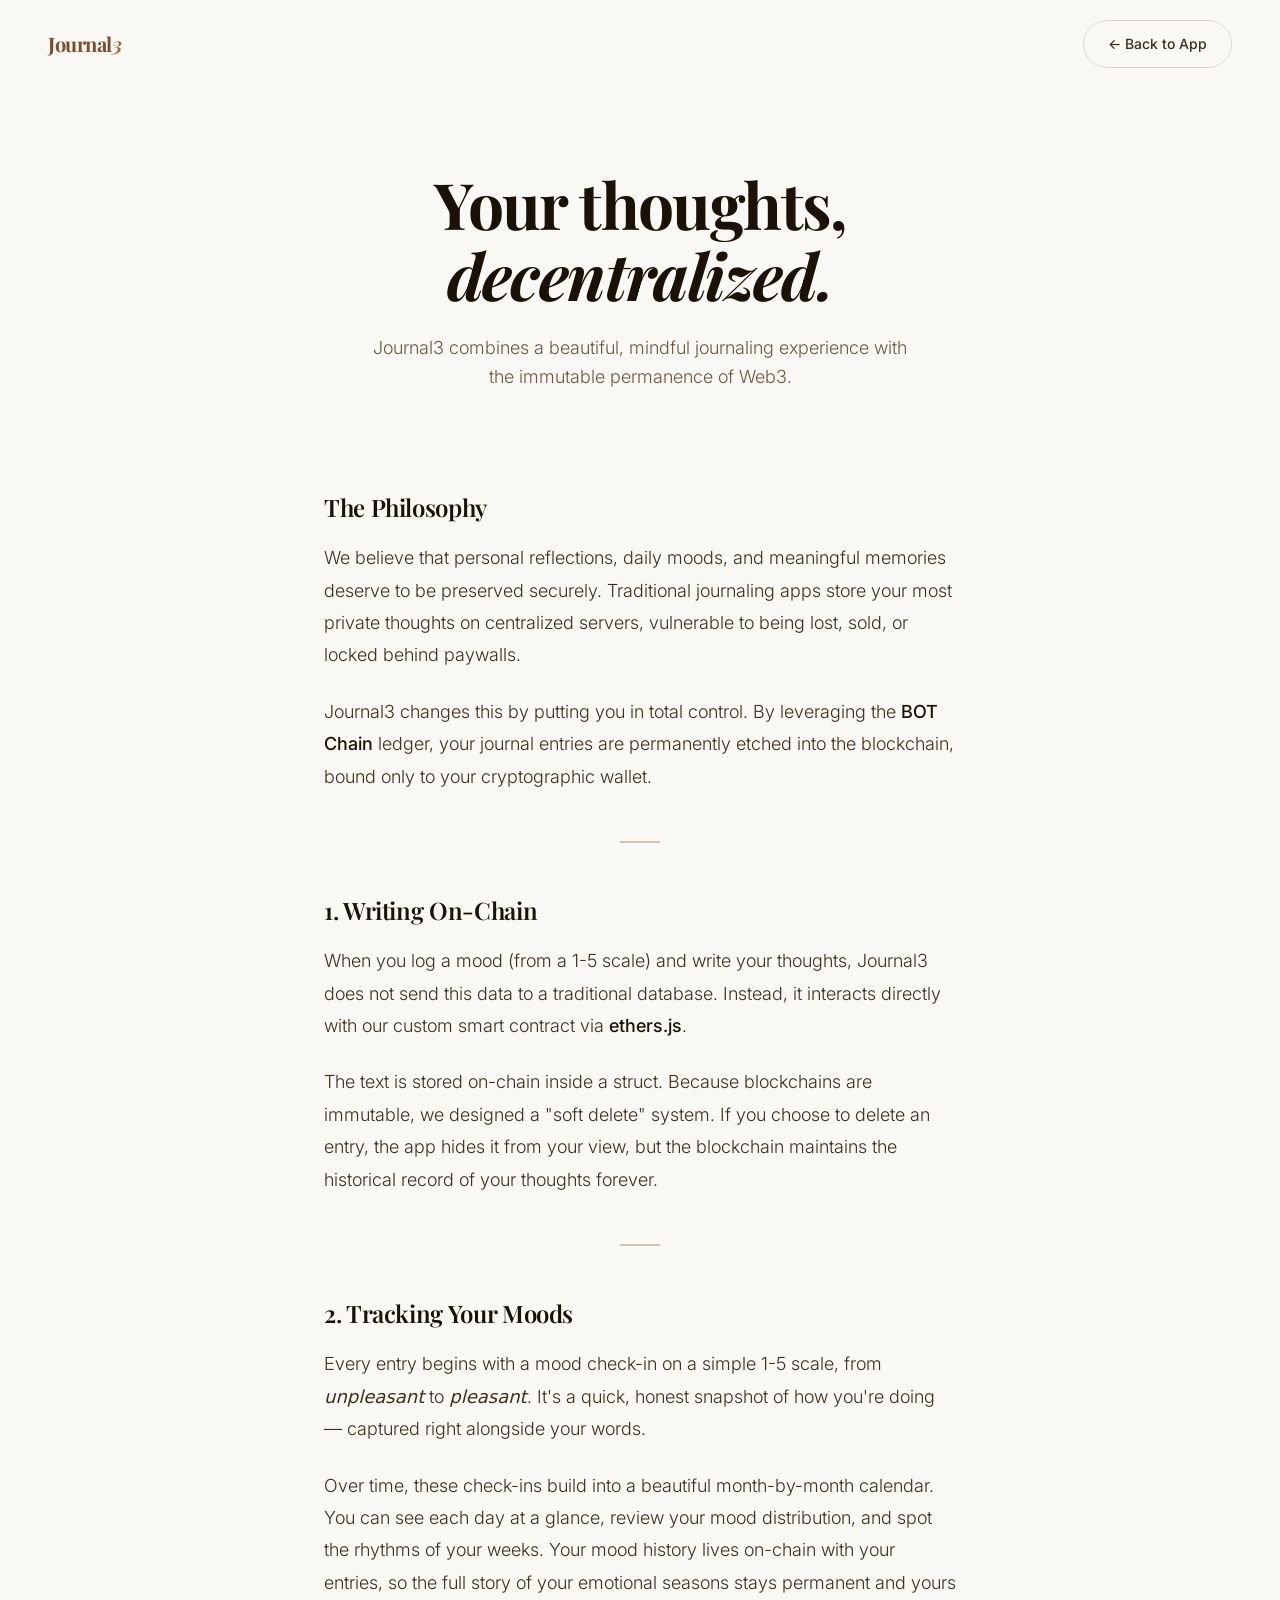
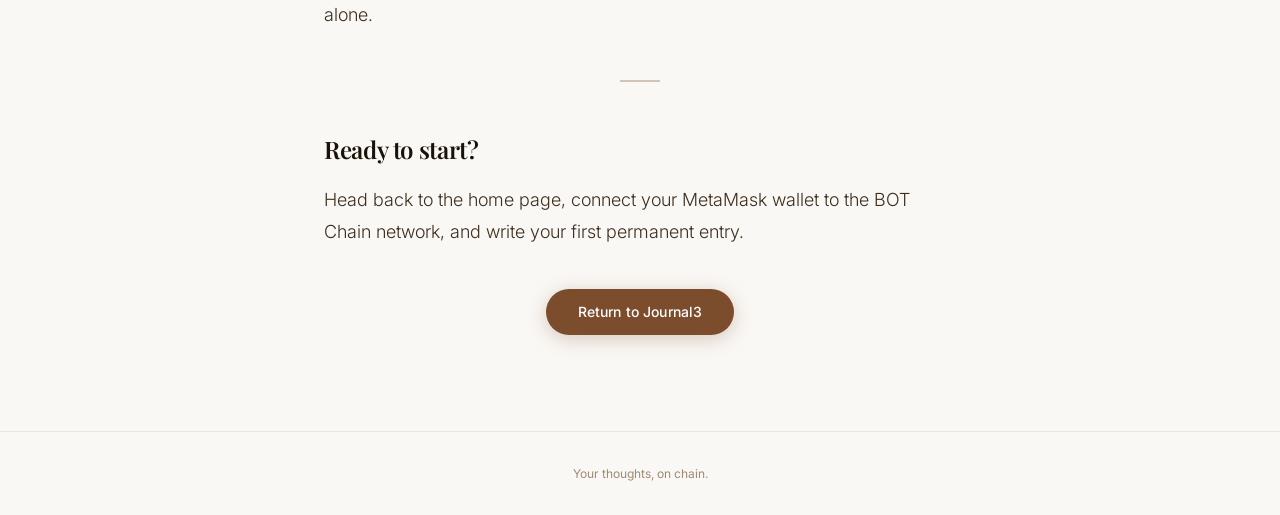
==== commit aa594bf4: "UI polish: icon system, testimonial marquee, mood page tweaks" ====
--- a/how-it-works.html
+++ b/how-it-works.html
@@ -37,15 +37,9 @@
 
     <div class="article-divider"></div>
 
-    <h2>2. Decentralized Photos via IPFS</h2>
-    <p>Storing binary image data on a blockchain is prohibitively expensive and inefficient. To solve this, Journal3 utilizes the InterPlanetary File System (<strong>IPFS</strong>).</p>
-    <p>When you attach a photo to your entry, you can configure your own Pinata API key in the app settings. The image is pinned securely to IPFS, and only the lightweight CID (Content Identifier) string is saved on-chain, keeping gas costs incredibly low while maintaining true decentralization.</p>
-
-    <div class="article-divider"></div>
-
-    <h2>3. Minting Memories as NFTs</h2>
-    <p>Some days are more special than others. For those moments, Journal3 allows you to mint a specific journal entry as a 1-of-1 <strong>ERC-721 NFT</strong>.</p>
-    <p>This process takes the metadata of your entry—the mood, the date, a text excerpt, and the attached photo—and immutably binds it to an NFT on the BOT Chain. It's a digital monument to a specific day in your life, held securely in your own wallet.</p>
+    <h2>2. Tracking Your Moods</h2>
+    <p>Every entry begins with a mood check-in on a simple 1-5 scale, from <em>unpleasant</em> to <em>pleasant</em>. It's a quick, honest snapshot of how you're doing — captured right alongside your words.</p>
+    <p>Over time, these check-ins build into a beautiful month-by-month calendar. You can see each day at a glance, review your mood distribution, and spot the rhythms of your weeks. Your mood history lives on-chain with your entries, so the full story of your emotional seasons stays permanent and yours alone.</p>
 
     <div class="article-divider"></div>
 
@@ -59,7 +53,7 @@
   </main>
 
   <footer class="landing-footer" style="margin-top: auto;">
-    <p>Built for the <strong>Girl Meets Tech · BOTChain Build Week Hackathon</strong></p>
+    <p>Your thoughts, on chain.</p>
   </footer>
 
 </body>
--- a/styles.css
+++ b/styles.css
@@ -291,27 +291,91 @@
   background: var(--brown-glass);
 }
 
-/* ── Hero features ── */
-.hero-features {
-  display: flex;
-  gap: var(--sp-6);
-  justify-content: center;
-  flex-wrap: wrap;
-}
-
-.hero-feature {
+/* ── Hero reviews marquee ── */
+.hero-reviews {
+  width: 100%;
+  max-width: 920px;
+  margin: var(--sp-8) auto 0;
+  display: flex;
+  flex-direction: column;
+  gap: var(--sp-4);
+}
+
+.marquee-row {
+  overflow: hidden;
+  -webkit-mask-image: linear-gradient(90deg, transparent, #000 12%, #000 88%, transparent);
+  mask-image: linear-gradient(90deg, transparent, #000 12%, #000 88%, transparent);
+}
+
+.marquee-track {
+  display: flex;
+  gap: var(--sp-4);
+  width: max-content;
+  animation: marquee-scroll 28s linear infinite;
+}
+
+.marquee-row.reverse .marquee-track {
+  animation-direction: reverse;
+}
+
+.marquee-row:hover .marquee-track {
+  animation-play-state: paused;
+}
+
+@keyframes marquee-scroll {
+  from { transform: translateX(0); }
+  to   { transform: translateX(-50%); }
+}
+
+.review-card {
+  width: 280px;
+  flex-shrink: 0;
+  background: var(--white);
+  border: 1px solid var(--surface-2);
+  border-radius: var(--r-lg);
+  padding: var(--sp-4);
+  box-shadow: var(--shadow-sm);
+  transition: transform var(--t-fast), box-shadow var(--t-fast);
+}
+
+.review-card:hover {
+  transform: translateY(-2px);
+  box-shadow: var(--shadow-md, 0 8px 24px rgba(60, 45, 30, 0.08));
+}
+
+.review-head {
   display: flex;
   align-items: center;
   gap: var(--sp-2);
-  font-size: var(--text-sm);
-  color: var(--ink-3);
-}
-
-.hero-feature-dot {
-  width: 4px;
-  height: 4px;
+}
+
+.review-avatar {
   border-radius: 50%;
-  background: var(--brown-xl);
+  background: var(--surface-2);
+}
+
+.review-meta {
+  display: flex;
+  flex-direction: column;
+}
+
+.review-name {
+  font-size: var(--text-sm);
+  font-weight: var(--w-semibold);
+  color: var(--ink);
+  line-height: 1.2;
+}
+
+.review-user {
+  font-size: 11px;
+  color: var(--ink-3);
+}
+
+.review-body {
+  margin-top: var(--sp-2);
+  font-size: var(--text-sm);
+  line-height: 1.5;
+  color: var(--ink-2);
 }
 
 /* ── Article Layout (Anthropic Style) ── */
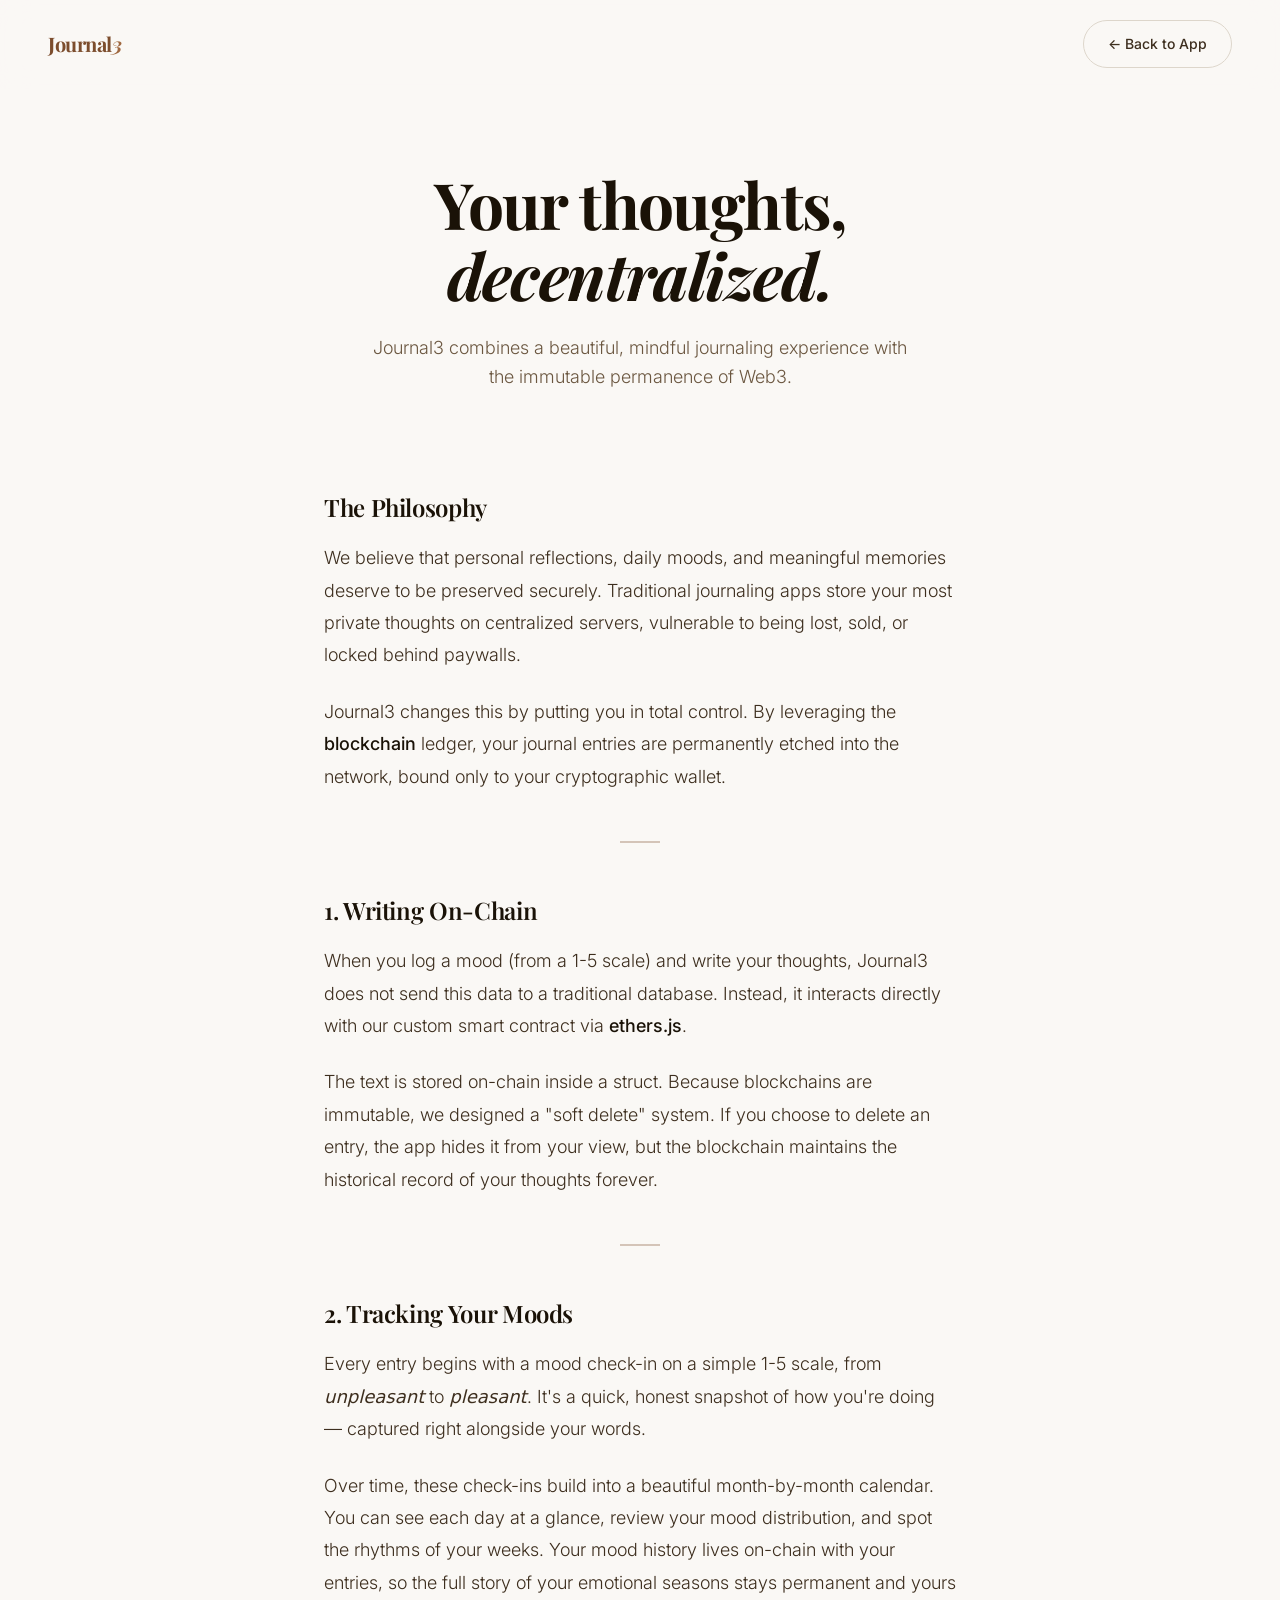
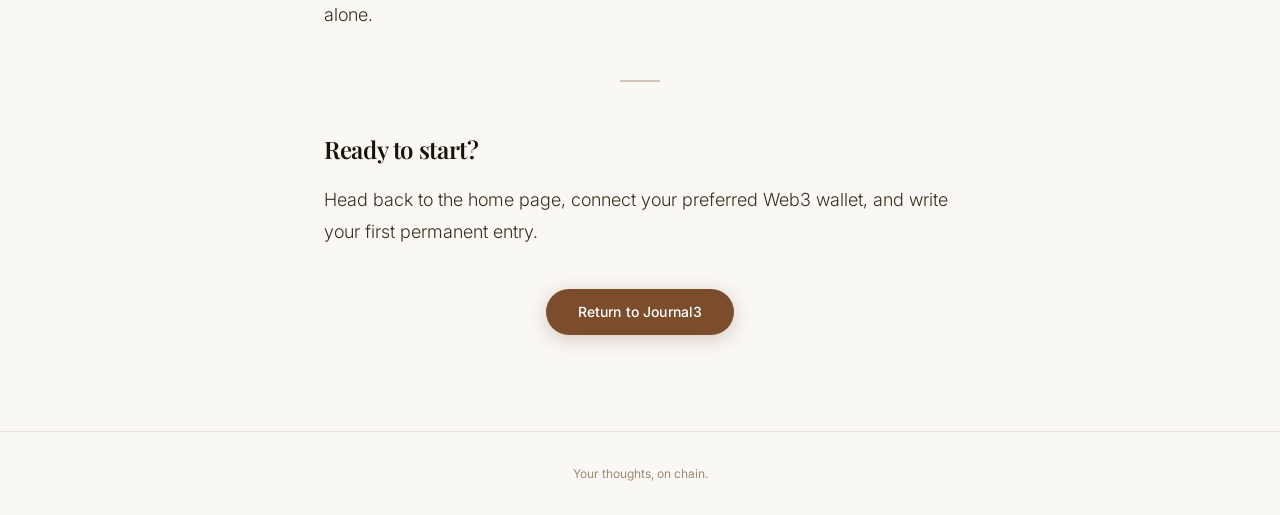
==== commit 88809d6f: "docs: make how-it-works generic and chain-agnostic" ====
--- a/how-it-works.html
+++ b/how-it-works.html
@@ -27,7 +27,7 @@
     
     <h2>The Philosophy</h2>
     <p>We believe that personal reflections, daily moods, and meaningful memories deserve to be preserved securely. Traditional journaling apps store your most private thoughts on centralized servers, vulnerable to being lost, sold, or locked behind paywalls.</p>
-    <p>Journal3 changes this by putting you in total control. By leveraging the <strong>BOT Chain</strong> ledger, your journal entries are permanently etched into the blockchain, bound only to your cryptographic wallet.</p>
+    <p>Journal3 changes this by putting you in total control. By leveraging the <strong>blockchain</strong> ledger, your journal entries are permanently etched into the network, bound only to your cryptographic wallet.</p>
 
     <div class="article-divider"></div>
 
@@ -44,7 +44,7 @@
     <div class="article-divider"></div>
 
     <h2>Ready to start?</h2>
-    <p>Head back to the home page, connect your MetaMask wallet to the BOT Chain network, and write your first permanent entry.</p>
+    <p>Head back to the home page, connect your preferred Web3 wallet, and write your first permanent entry.</p>
     
     <div style="text-align: center; margin-top: 40px;">
       <a class="btn-primary" href="index.html">Return to Journal3</a>
